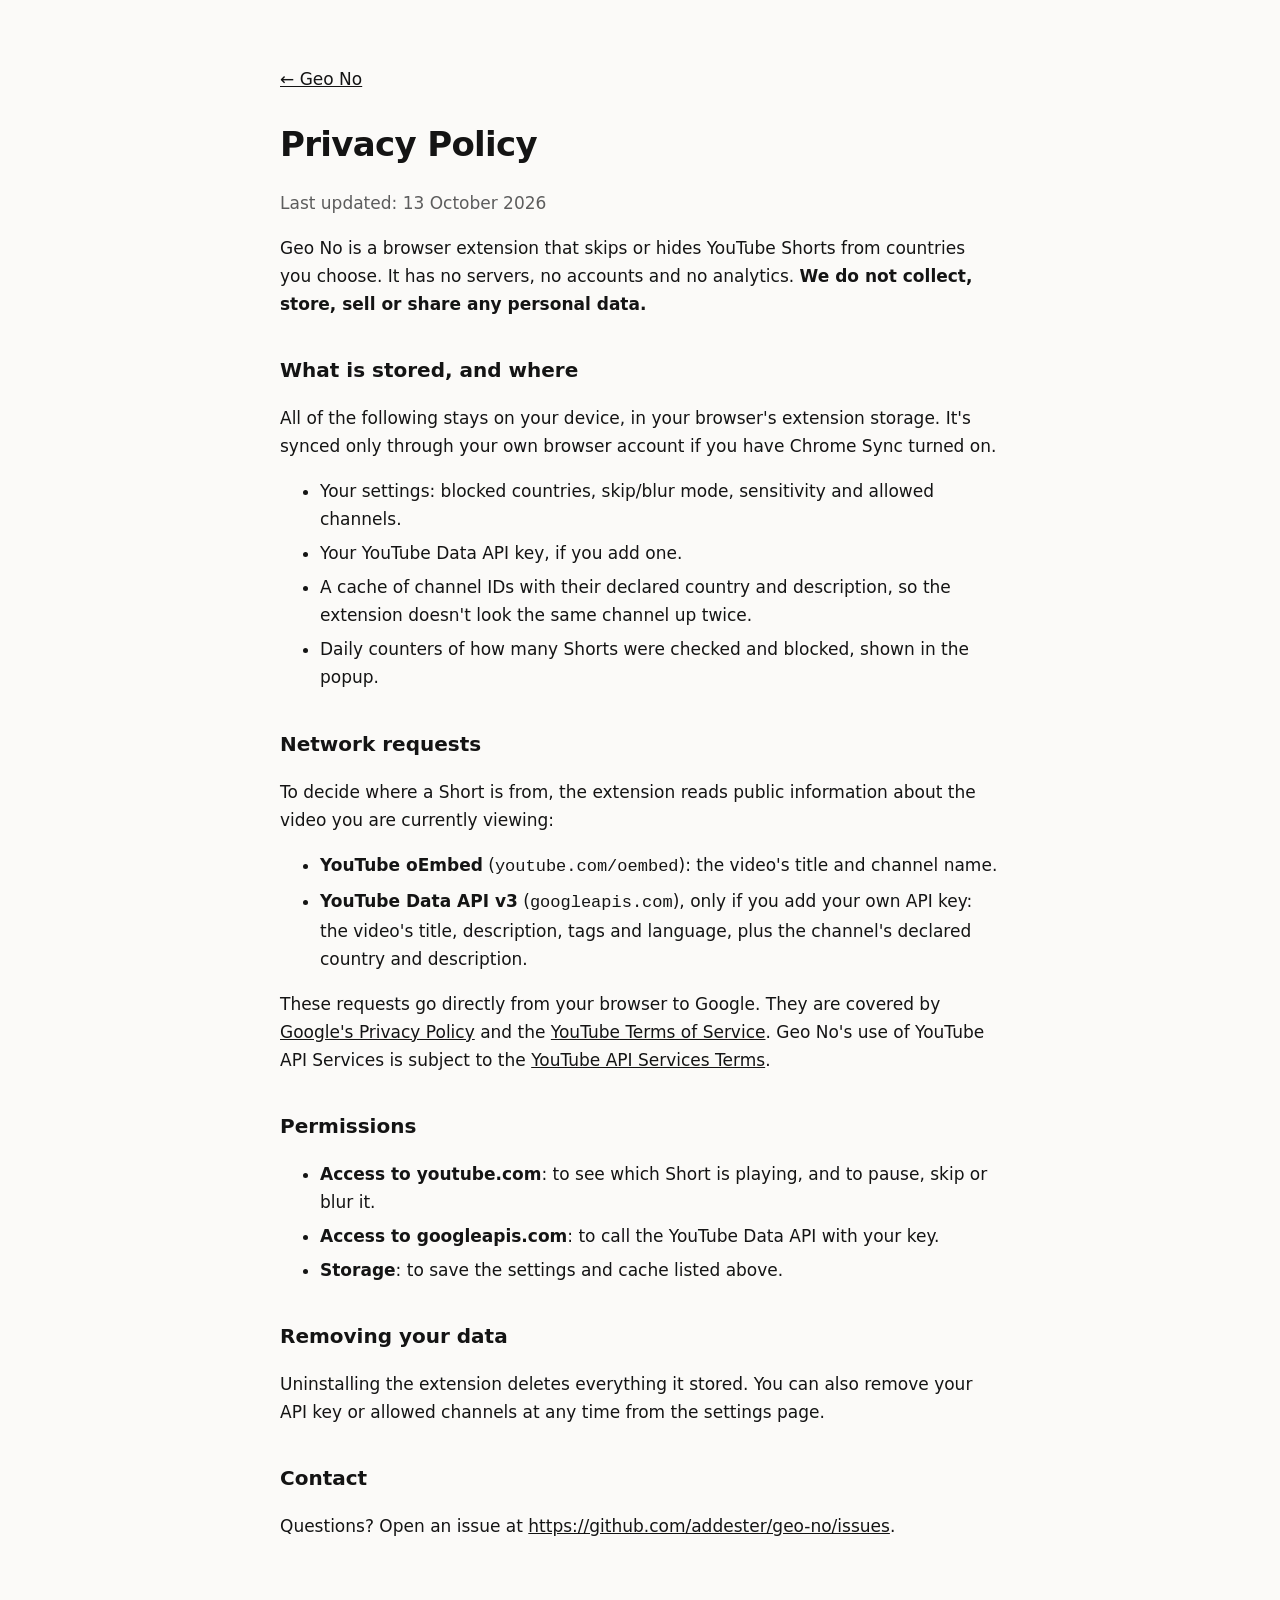
==== docs/privacy.html @ a8e8071d "Geo No v0.1.0: block YouTube Shorts by country Chrome extension that skips or blurs YouTube Shorts f" ====
<!doctype html>
<html lang="en">
<head>
<meta charset="utf-8">
<meta name="viewport" content="width=device-width, initial-scale=1">
<title>Geo No Privacy Policy</title>
<meta name="description" content="Privacy policy for the Geo No browser extension. Geo No collects no personal data.">
<link rel="icon" href="img/icon128.png">
<style>
:root { --bg: #fbfaf8; --fg: #141414; --muted: #5d5d5d; --line: #e6e3de; }
@media (prefers-color-scheme: dark) { :root:not([data-theme="light"]) { --bg: #111; --fg: #f2f2f2; --muted: #a3a3a3; --line: #2a2a2a; } }
:root[data-theme="dark"] { --bg: #111; --fg: #f2f2f2; --muted: #a3a3a3; --line: #2a2a2a; }
body { margin: 0; background: var(--bg); color: var(--fg); font: 17px/1.65 ui-sans-serif, system-ui, -apple-system, "Segoe UI", Roboto, sans-serif; }
main { max-width: 720px; margin: 0 auto; padding: 48px 16px 80px; }
h1 { letter-spacing: -0.02em; margin-bottom: 4px; }
h2 { font-size: 20px; margin-top: 36px; }
.muted { color: var(--muted); }
a { color: inherit; }
li { margin-bottom: 6px; }
</style>
</head>
<body>
<main>
  <p><a href="./">← Geo No</a></p>
  <h1>Privacy Policy</h1>
  <p class="muted">Last updated: 13 October 2026</p>

  <p>Geo No is a browser extension that skips or hides YouTube Shorts from countries you choose. It has no servers, no accounts and no analytics. <b>We do not collect, store, sell or share any personal data.</b></p>

  <h2>What is stored, and where</h2>
  <p>All of the following stays on your device, in your browser's extension storage. It's synced only through your own browser account if you have Chrome Sync turned on.</p>
  <ul>
    <li>Your settings: blocked countries, skip/blur mode, sensitivity and allowed channels.</li>
    <li>Your YouTube Data API key, if you add one.</li>
    <li>A cache of channel IDs with their declared country and description, so the extension doesn't look the same channel up twice.</li>
    <li>Daily counters of how many Shorts were checked and blocked, shown in the popup.</li>
  </ul>

  <h2>Network requests</h2>
  <p>To decide where a Short is from, the extension reads public information about the video you are currently viewing:</p>
  <ul>
    <li><b>YouTube oEmbed</b> (<code>youtube.com/oembed</code>): the video's title and channel name.</li>
    <li><b>YouTube Data API v3</b> (<code>googleapis.com</code>), only if you add your own API key: the video's title, description, tags and language, plus the channel's declared country and description.</li>
  </ul>
  <p>These requests go directly from your browser to Google. They are covered by <a href="https://policies.google.com/privacy">Google's Privacy Policy</a> and the <a href="https://www.youtube.com/t/terms">YouTube Terms of Service</a>. Geo No's use of YouTube API Services is subject to the <a href="https://developers.google.com/youtube/terms/api-services-terms-of-service">YouTube API Services Terms</a>.</p>

  <h2>Permissions</h2>
  <ul>
    <li><b>Access to youtube.com</b>: to see which Short is playing, and to pause, skip or blur it.</li>
    <li><b>Access to googleapis.com</b>: to call the YouTube Data API with your key.</li>
    <li><b>Storage</b>: to save the settings and cache listed above.</li>
  </ul>

  <h2>Removing your data</h2>
  <p>Uninstalling the extension deletes everything it stored. You can also remove your API key or allowed channels at any time from the settings page.</p>

  <h2>Contact</h2>
  <p>Questions? Open an issue at <a href="https://github.com/addester/geo-no/issues">https://github.com/addester/geo-no/issues</a>.</p>
</main>
</body>
</html>
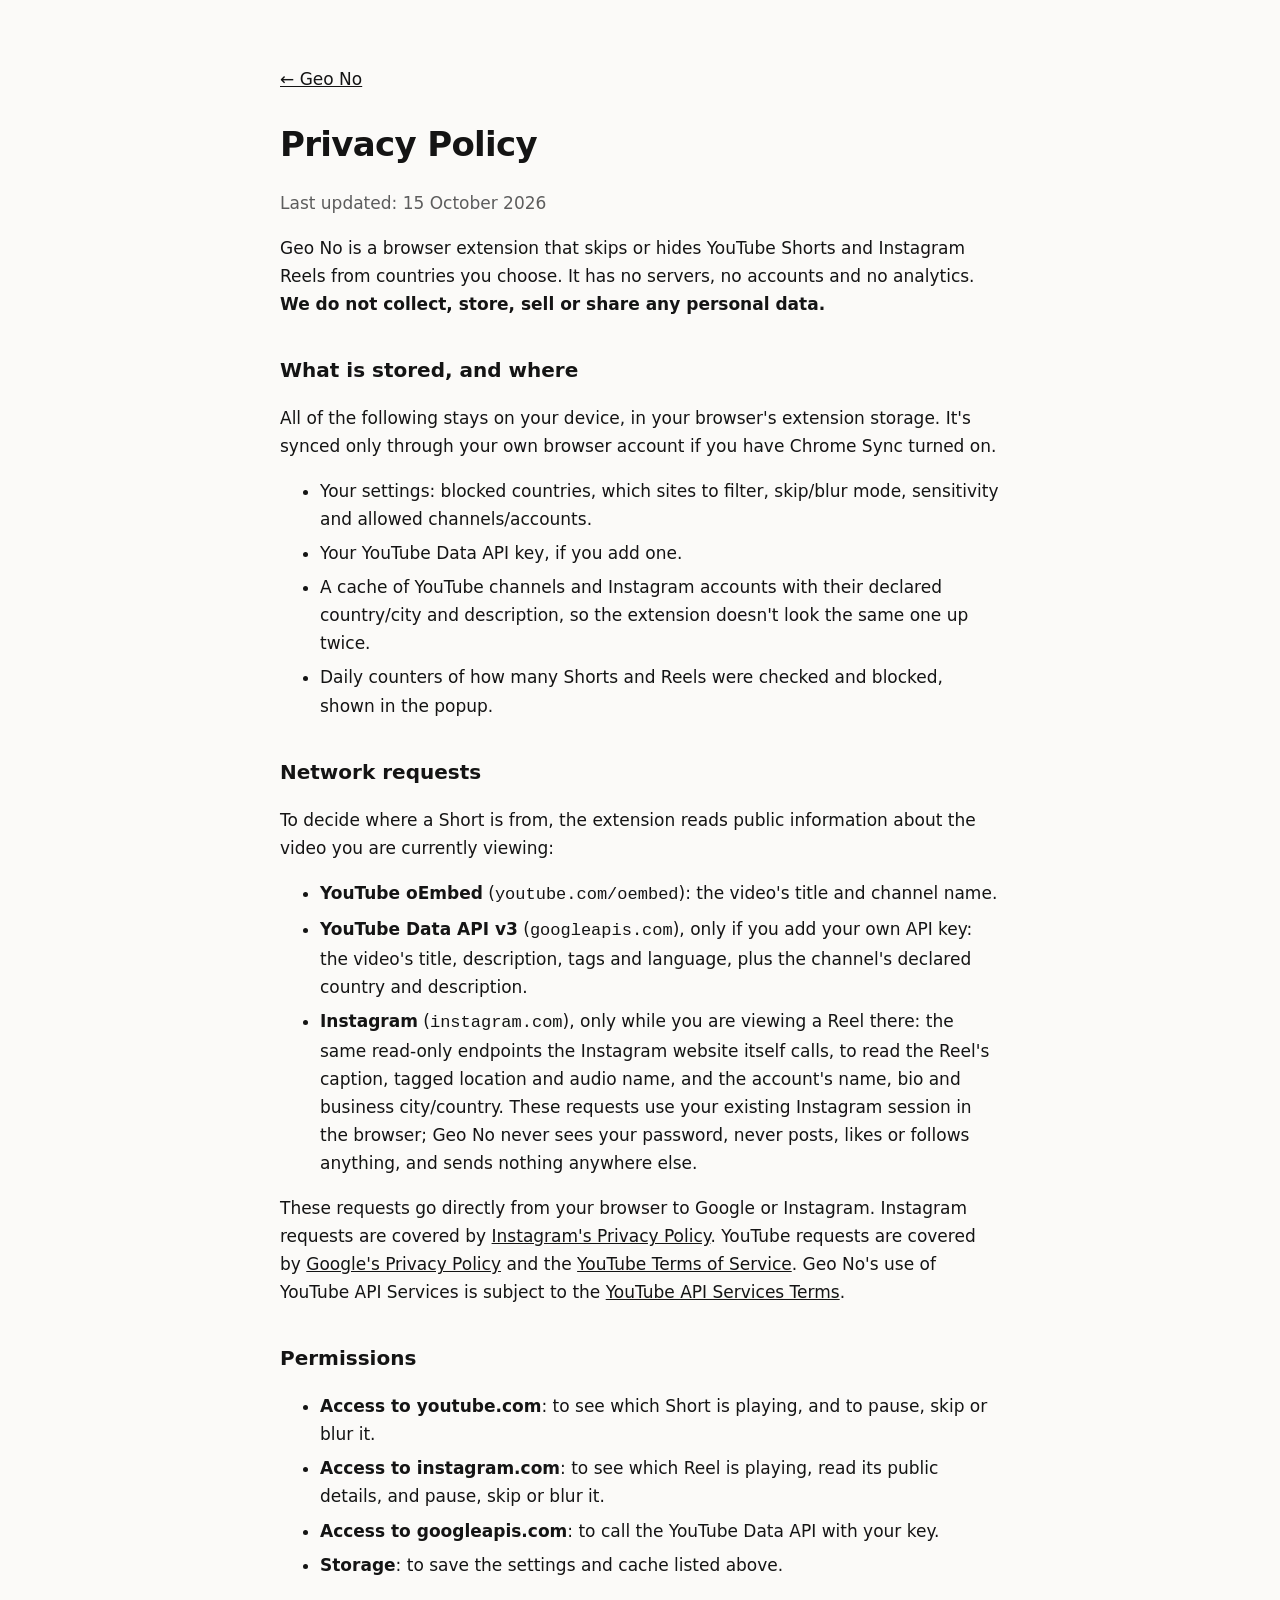
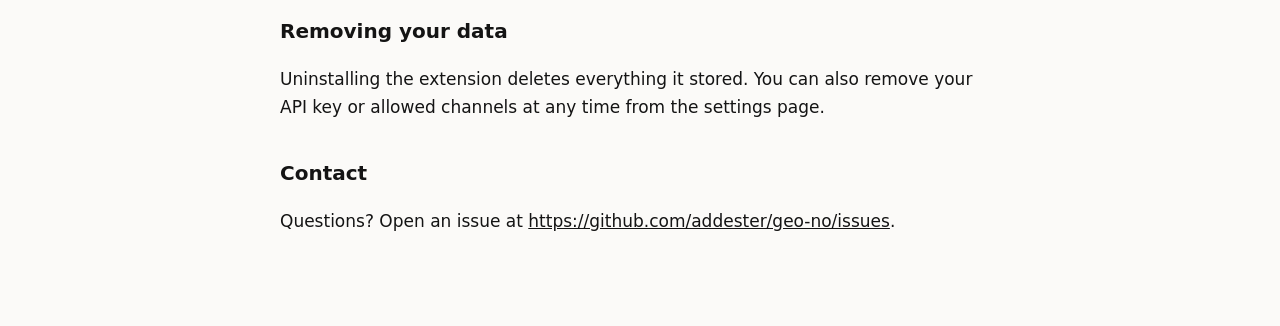
==== commit 6df6c39e: "Geo No v0.2.0: add Instagram Reels - New content-instagram.js: watches instagram.com/reels and /reel" ====
--- a/docs/privacy.html
+++ b/docs/privacy.html
@@ -23,17 +23,17 @@
 <main>
   <p><a href="./">← Geo No</a></p>
   <h1>Privacy Policy</h1>
-  <p class="muted">Last updated: 13 October 2026</p>
+  <p class="muted">Last updated: 15 October 2026</p>
 
-  <p>Geo No is a browser extension that skips or hides YouTube Shorts from countries you choose. It has no servers, no accounts and no analytics. <b>We do not collect, store, sell or share any personal data.</b></p>
+  <p>Geo No is a browser extension that skips or hides YouTube Shorts and Instagram Reels from countries you choose. It has no servers, no accounts and no analytics. <b>We do not collect, store, sell or share any personal data.</b></p>
 
   <h2>What is stored, and where</h2>
   <p>All of the following stays on your device, in your browser's extension storage. It's synced only through your own browser account if you have Chrome Sync turned on.</p>
   <ul>
-    <li>Your settings: blocked countries, skip/blur mode, sensitivity and allowed channels.</li>
+    <li>Your settings: blocked countries, which sites to filter, skip/blur mode, sensitivity and allowed channels/accounts.</li>
     <li>Your YouTube Data API key, if you add one.</li>
-    <li>A cache of channel IDs with their declared country and description, so the extension doesn't look the same channel up twice.</li>
-    <li>Daily counters of how many Shorts were checked and blocked, shown in the popup.</li>
+    <li>A cache of YouTube channels and Instagram accounts with their declared country/city and description, so the extension doesn't look the same one up twice.</li>
+    <li>Daily counters of how many Shorts and Reels were checked and blocked, shown in the popup.</li>
   </ul>
 
   <h2>Network requests</h2>
@@ -41,12 +41,14 @@
   <ul>
     <li><b>YouTube oEmbed</b> (<code>youtube.com/oembed</code>): the video's title and channel name.</li>
     <li><b>YouTube Data API v3</b> (<code>googleapis.com</code>), only if you add your own API key: the video's title, description, tags and language, plus the channel's declared country and description.</li>
+    <li><b>Instagram</b> (<code>instagram.com</code>), only while you are viewing a Reel there: the same read-only endpoints the Instagram website itself calls, to read the Reel's caption, tagged location and audio name, and the account's name, bio and business city/country. These requests use your existing Instagram session in the browser; Geo No never sees your password, never posts, likes or follows anything, and sends nothing anywhere else.</li>
   </ul>
-  <p>These requests go directly from your browser to Google. They are covered by <a href="https://policies.google.com/privacy">Google's Privacy Policy</a> and the <a href="https://www.youtube.com/t/terms">YouTube Terms of Service</a>. Geo No's use of YouTube API Services is subject to the <a href="https://developers.google.com/youtube/terms/api-services-terms-of-service">YouTube API Services Terms</a>.</p>
+  <p>These requests go directly from your browser to Google or Instagram. Instagram requests are covered by <a href="https://privacycenter.instagram.com/policy">Instagram's Privacy Policy</a>. YouTube requests are covered by <a href="https://policies.google.com/privacy">Google's Privacy Policy</a> and the <a href="https://www.youtube.com/t/terms">YouTube Terms of Service</a>. Geo No's use of YouTube API Services is subject to the <a href="https://developers.google.com/youtube/terms/api-services-terms-of-service">YouTube API Services Terms</a>.</p>
 
   <h2>Permissions</h2>
   <ul>
     <li><b>Access to youtube.com</b>: to see which Short is playing, and to pause, skip or blur it.</li>
+    <li><b>Access to instagram.com</b>: to see which Reel is playing, read its public details, and pause, skip or blur it.</li>
     <li><b>Access to googleapis.com</b>: to call the YouTube Data API with your key.</li>
     <li><b>Storage</b>: to save the settings and cache listed above.</li>
   </ul>
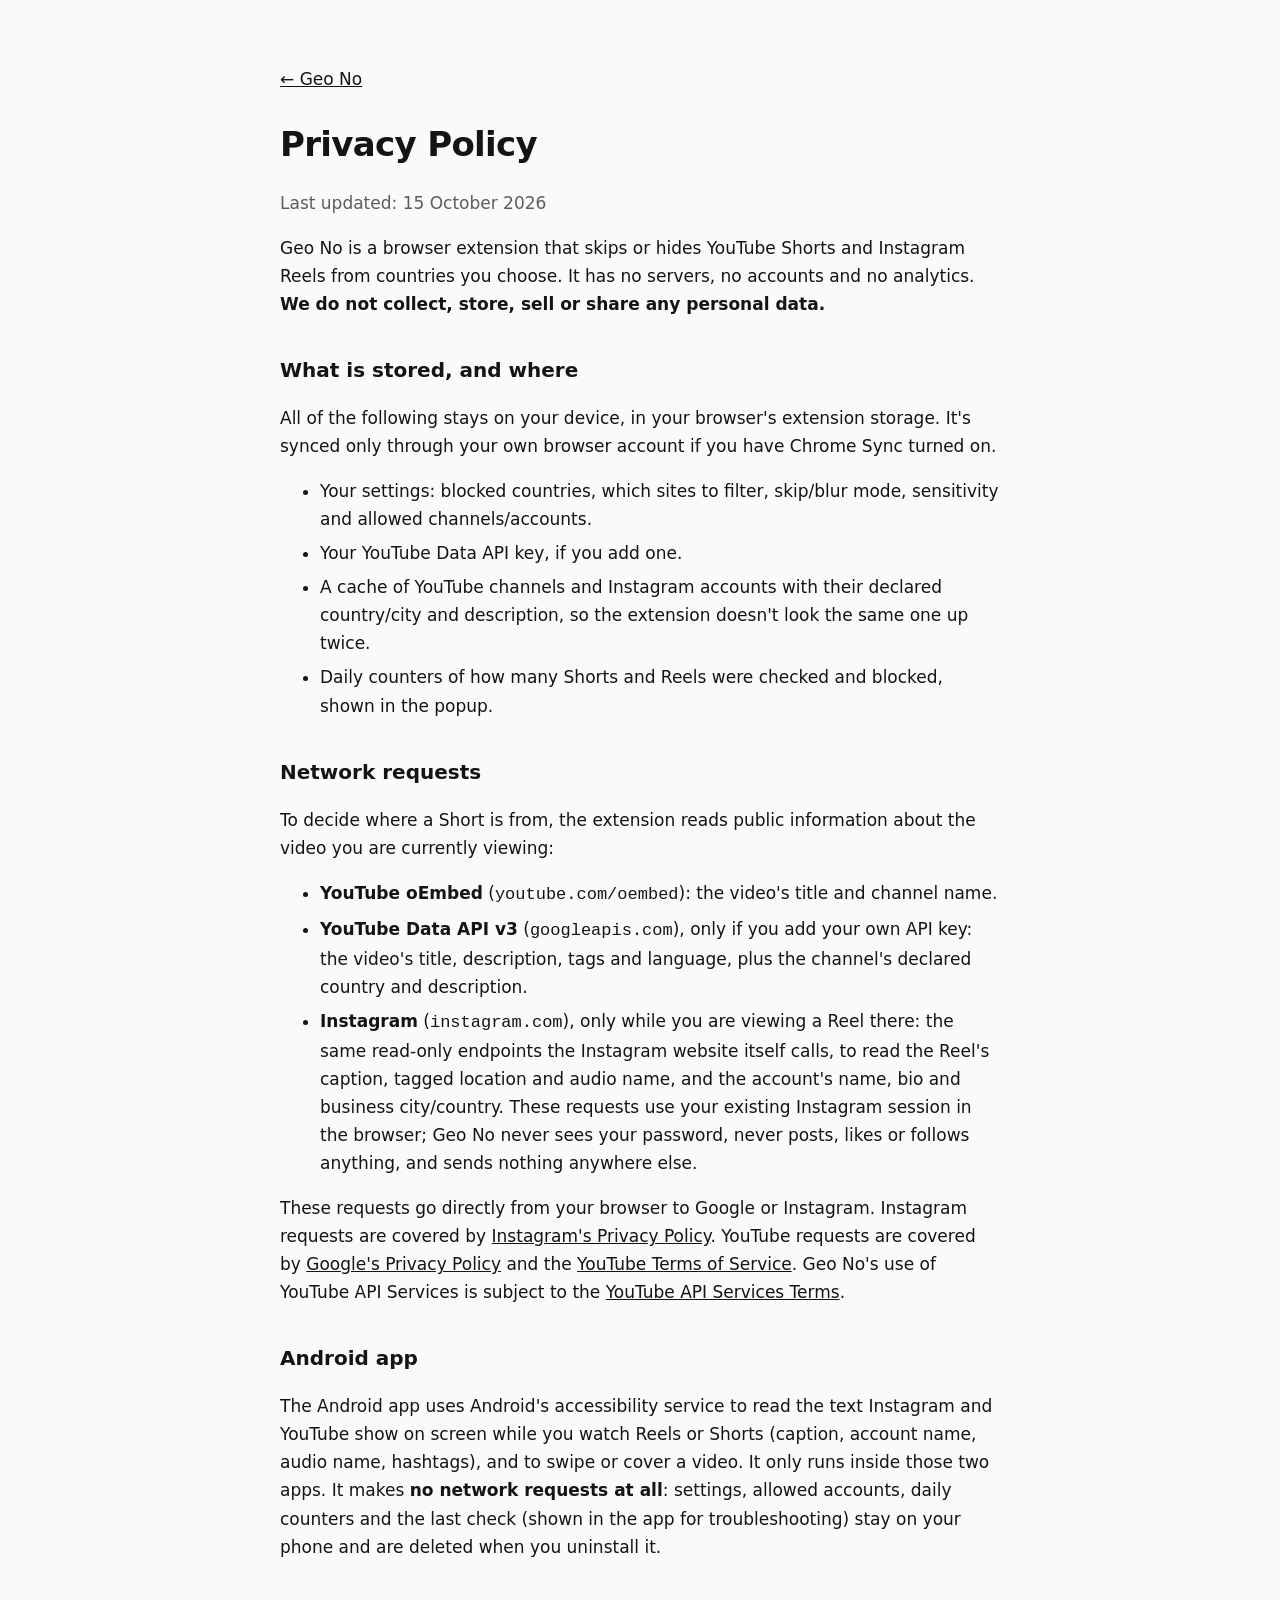
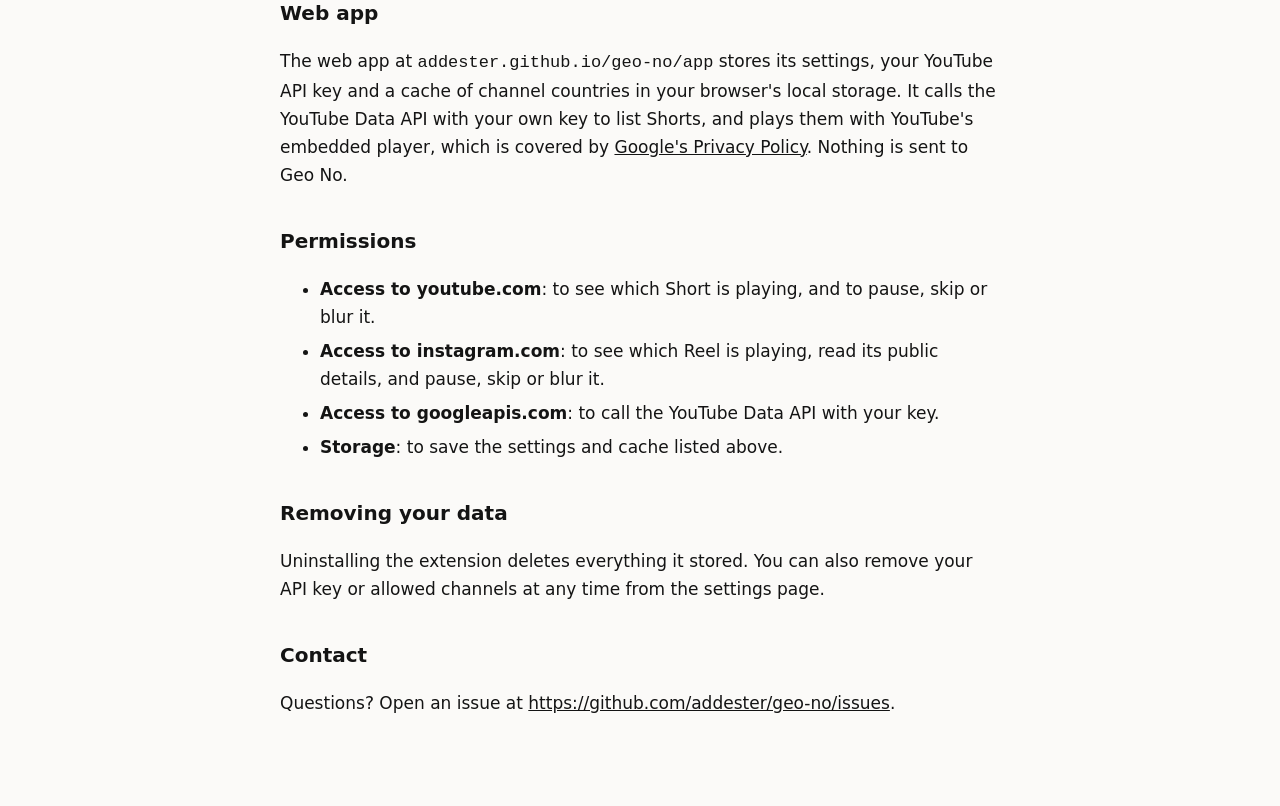
==== commit d8a3da0b: "Mobile: web app for iPhone/Android, phone section on the website - docs/app: installable web app (PW" ====
--- a/docs/privacy.html
+++ b/docs/privacy.html
@@ -45,6 +45,12 @@
   </ul>
   <p>These requests go directly from your browser to Google or Instagram. Instagram requests are covered by <a href="https://privacycenter.instagram.com/policy">Instagram's Privacy Policy</a>. YouTube requests are covered by <a href="https://policies.google.com/privacy">Google's Privacy Policy</a> and the <a href="https://www.youtube.com/t/terms">YouTube Terms of Service</a>. Geo No's use of YouTube API Services is subject to the <a href="https://developers.google.com/youtube/terms/api-services-terms-of-service">YouTube API Services Terms</a>.</p>
 
+  <h2>Android app</h2>
+  <p>The Android app uses Android's accessibility service to read the text Instagram and YouTube show on screen while you watch Reels or Shorts (caption, account name, audio name, hashtags), and to swipe or cover a video. It only runs inside those two apps. It makes <b>no network requests at all</b>: settings, allowed accounts, daily counters and the last check (shown in the app for troubleshooting) stay on your phone and are deleted when you uninstall it.</p>
+
+  <h2>Web app</h2>
+  <p>The web app at <code>addester.github.io/geo-no/app</code> stores its settings, your YouTube API key and a cache of channel countries in your browser's local storage. It calls the YouTube Data API with your own key to list Shorts, and plays them with YouTube's embedded player, which is covered by <a href="https://policies.google.com/privacy">Google's Privacy Policy</a>. Nothing is sent to Geo No.</p>
+
   <h2>Permissions</h2>
   <ul>
     <li><b>Access to youtube.com</b>: to see which Short is playing, and to pause, skip or blur it.</li>
